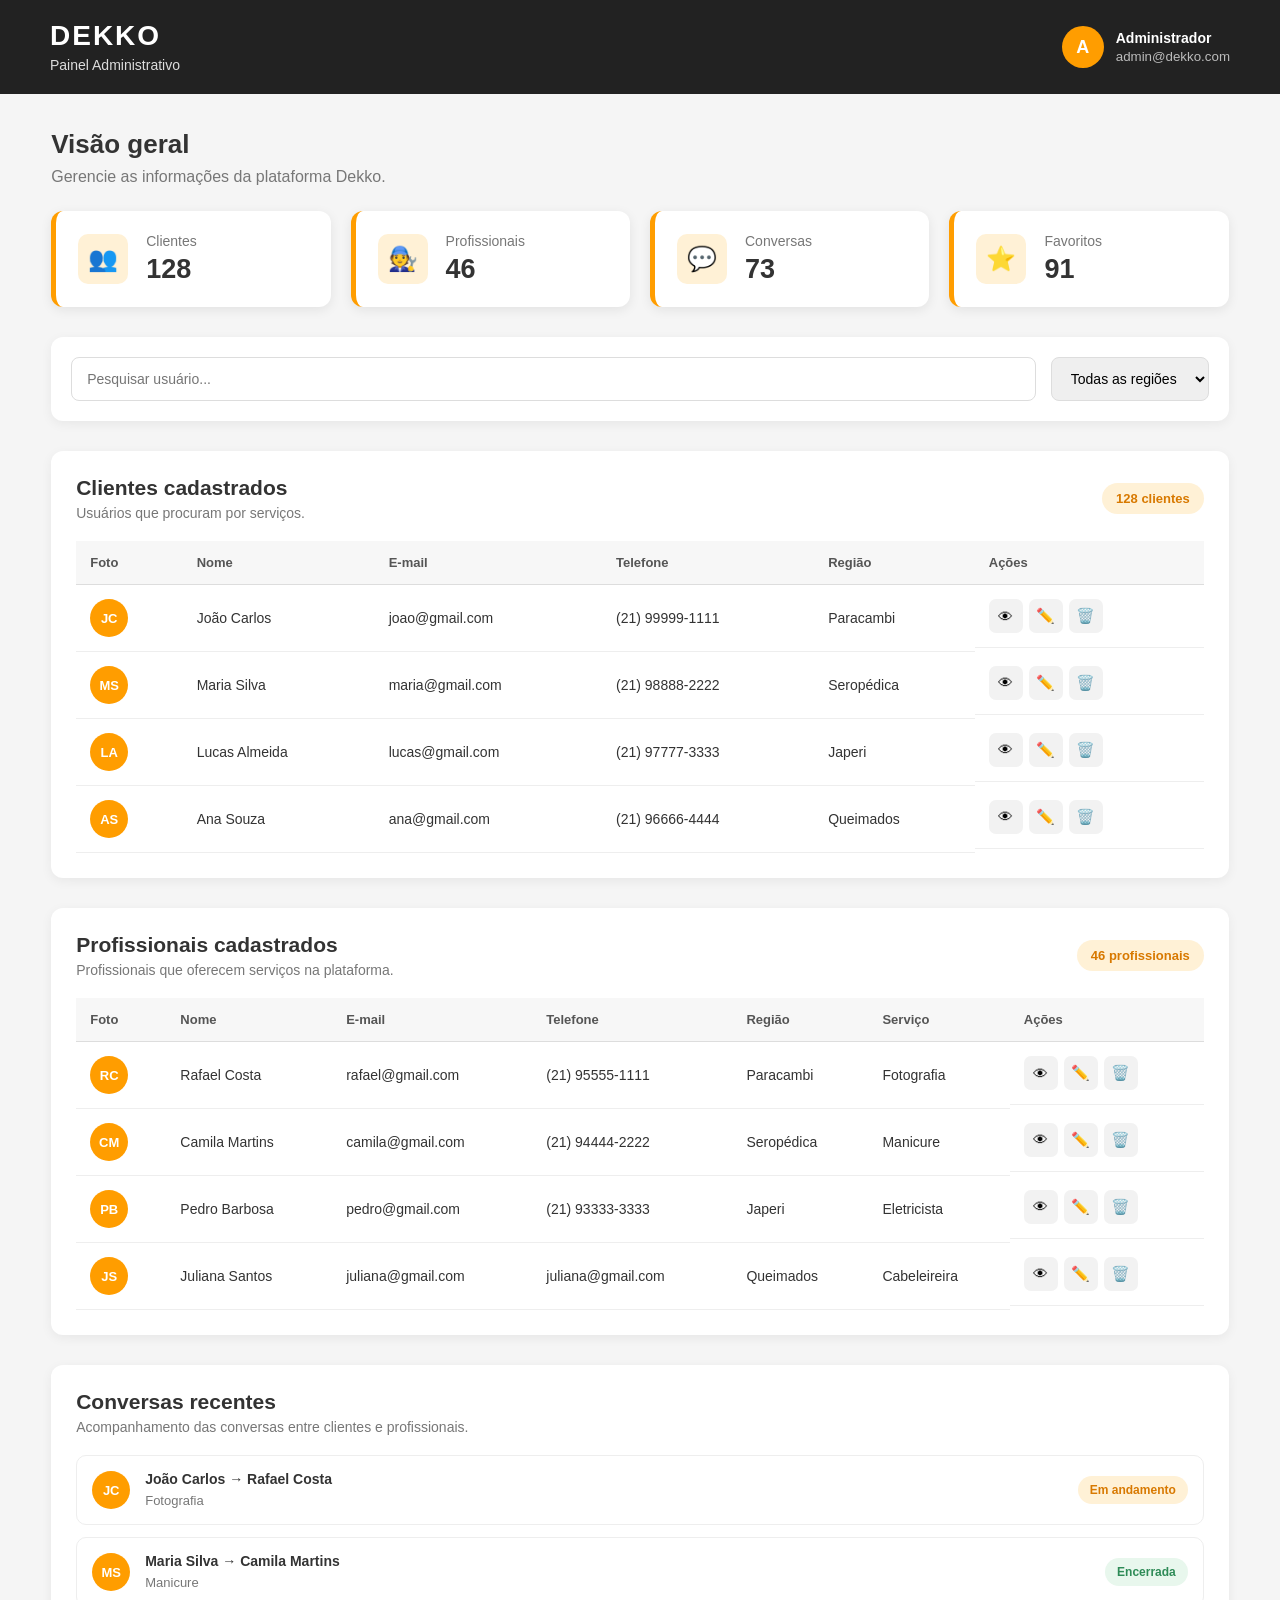
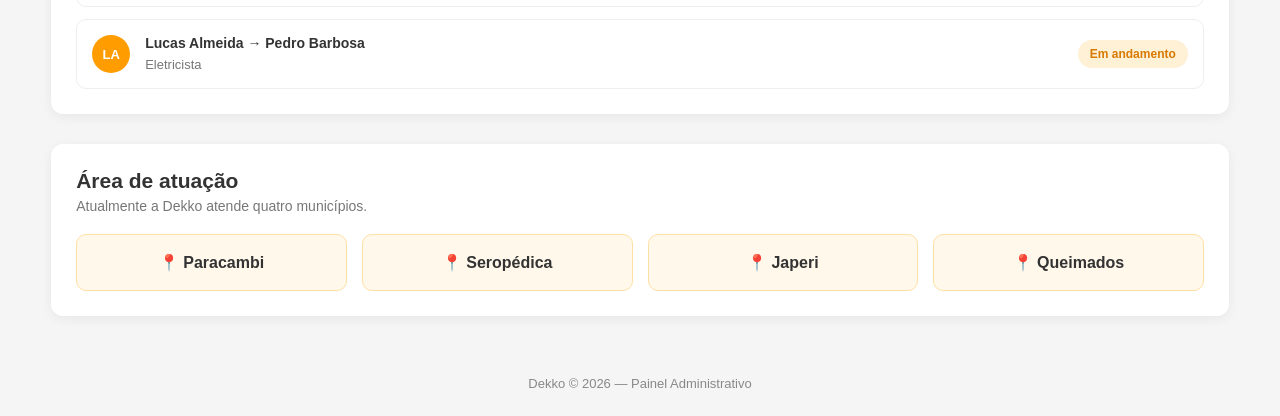
==== public/admin.html @ 68f9e817 "Teste 1" ====
<!DOCTYPE html>

<html lang="pt-BR">

<head>
    <meta charset="UTF-8">
    <meta name="viewport" content="width=device-width, initial-scale=1.0">


<title>Dekko - Painel Administrativo</title>

<link rel="stylesheet" href="../css/admin.css">


</head>

<body>


<header class="topo">

    <div>
        <h1>DEKKO</h1>
        <span>Painel Administrativo</span>
    </div>

    <div class="admin-info">

        <div class="admin-avatar">
            A
        </div>

        <div>
            <strong>Administrador</strong>
            <small>admin@dekko.com</small>
        </div>

    </div>

</header>


<main class="container">

    <!-- BOAS-VINDAS -->

    <section class="boas-vindas">

        <h2>Visão geral</h2>

        <p>
            Gerencie as informações da plataforma Dekko.
        </p>

    </section>


    <!-- CARDS -->

    <section class="cards">

        <div class="card">

            <span class="icone">👥</span>

            <div>
                <p>Clientes</p>
                <h3>128</h3>
            </div>

        </div>


        <div class="card">

            <span class="icone">🧑‍🔧</span>

            <div>
                <p>Profissionais</p>
                <h3>46</h3>
            </div>

        </div>


        <div class="card">

            <span class="icone">💬</span>

            <div>
                <p>Conversas</p>
                <h3>73</h3>
            </div>

        </div>


        <div class="card">

            <span class="icone">⭐</span>

            <div>
                <p>Favoritos</p>
                <h3>91</h3>
            </div>

        </div>

    </section>


    <!-- PESQUISA -->

    <section class="filtros">

        <input
            type="text"
            id="pesquisa"
            placeholder="Pesquisar usuário..."
            onkeyup="pesquisar()"
        >

        <select
            id="regiao"
            onchange="filtrarRegiao()"
        >

            <option value="">
                Todas as regiões
            </option>

            <option value="Paracambi">
                Paracambi
            </option>

            <option value="Seropédica">
                Seropédica
            </option>

            <option value="Japeri">
                Japeri
            </option>

            <option value="Queimados">
                Queimados
            </option>

        </select>

    </section>


    <!-- CLIENTES -->

    <section class="area">

        <div class="titulo-area">

            <div>

                <h2>Clientes cadastrados</h2>

                <p>
                    Usuários que procuram por serviços.
                </p>

            </div>

            <span class="contador">
                128 clientes
            </span>

        </div>


        <div class="tabela-container">

            <table id="tabelaClientes">

                <thead>

                    <tr>

                        <th>Foto</th>
                        <th>Nome</th>
                        <th>E-mail</th>
                        <th>Telefone</th>
                        <th>Região</th>
                        <th>Ações</th>

                    </tr>

                </thead>


                <tbody>

                    <tr>

                        <td>
                            <div class="foto">JC</div>
                        </td>

                        <td>João Carlos</td>

                        <td>
                            joao@gmail.com
                        </td>

                        <td>
                            (21) 99999-1111
                        </td>

                        <td>
                            Paracambi
                        </td>

                        <td class="acoes">

                            <button onclick="visualizar('João Carlos')">
                                👁
                            </button>

                            <button onclick="editar('João Carlos')">
                                ✏️
                            </button>

                            <button onclick="excluir(this)">
                                🗑️
                            </button>

                        </td>

                    </tr>


                    <tr>

                        <td>
                            <div class="foto">MS</div>
                        </td>

                        <td>Maria Silva</td>

                        <td>
                            maria@gmail.com
                        </td>

                        <td>
                            (21) 98888-2222
                        </td>

                        <td>
                            Seropédica
                        </td>

                        <td class="acoes">

                            <button onclick="visualizar('Maria Silva')">
                                👁
                            </button>

                            <button onclick="editar('Maria Silva')">
                                ✏️
                            </button>

                            <button onclick="excluir(this)">
                                🗑️
                            </button>

                        </td>

                    </tr>


                    <tr>

                        <td>
                            <div class="foto">LA</div>
                        </td>

                        <td>Lucas Almeida</td>

                        <td>
                            lucas@gmail.com
                        </td>

                        <td>
                            (21) 97777-3333
                        </td>

                        <td>
                            Japeri
                        </td>

                        <td class="acoes">

                            <button onclick="visualizar('Lucas Almeida')">
                                👁
                            </button>

                            <button onclick="editar('Lucas Almeida')">
                                ✏️
                            </button>

                            <button onclick="excluir(this)">
                                🗑️
                            </button>

                        </td>

                    </tr>


                    <tr>

                        <td>
                            <div class="foto">AS</div>
                        </td>

                        <td>Ana Souza</td>

                        <td>
                            ana@gmail.com
                        </td>

                        <td>
                            (21) 96666-4444
                        </td>

                        <td>
                            Queimados
                        </td>

                        <td class="acoes">

                            <button onclick="visualizar('Ana Souza')">
                                👁
                            </button>

                            <button onclick="editar('Ana Souza')">
                                ✏️
                            </button>

                            <button onclick="excluir(this)">
                                🗑️
                            </button>

                        </td>

                    </tr>

                </tbody>

            </table>

        </div>

    </section>


    <!-- PROFISSIONAIS -->

    <section class="area">

        <div class="titulo-area">

            <div>

                <h2>Profissionais cadastrados</h2>

                <p>
                    Profissionais que oferecem serviços na plataforma.
                </p>

            </div>

            <span class="contador">
                46 profissionais
            </span>

        </div>


        <div class="tabela-container">

            <table id="tabelaProfissionais">

                <thead>

                    <tr>

                        <th>Foto</th>
                        <th>Nome</th>
                        <th>E-mail</th>
                        <th>Telefone</th>
                        <th>Região</th>
                        <th>Serviço</th>
                        <th>Ações</th>

                    </tr>

                </thead>


                <tbody>

                    <tr>

                        <td>
                            <div class="foto">RC</div>
                        </td>

                        <td>Rafael Costa</td>

                        <td>
                            rafael@gmail.com
                        </td>

                        <td>
                            (21) 95555-1111
                        </td>

                        <td>
                            Paracambi
                        </td>

                        <td>
                            Fotografia
                        </td>

                        <td class="acoes">

                            <button onclick="visualizar('Rafael Costa')">
                                👁
                            </button>

                            <button onclick="editar('Rafael Costa')">
                                ✏️
                            </button>

                            <button onclick="excluir(this)">
                                🗑️
                            </button>

                        </td>

                    </tr>


                    <tr>

                        <td>
                            <div class="foto">CM</div>
                        </td>

                        <td>Camila Martins</td>

                        <td>
                            camila@gmail.com
                        </td>

                        <td>
                            (21) 94444-2222
                        </td>

                        <td>
                            Seropédica
                        </td>

                        <td>
                            Manicure
                        </td>

                        <td class="acoes">

                            <button onclick="visualizar('Camila Martins')">
                                👁
                            </button>

                            <button onclick="editar('Camila Martins')">
                                ✏️
                            </button>

                            <button onclick="excluir(this)">
                                🗑️
                            </button>

                        </td>

                    </tr>


                    <tr>

                        <td>
                            <div class="foto">PB</div>
                        </td>

                        <td>Pedro Barbosa</td>

                        <td>
                            pedro@gmail.com
                        </td>

                        <td>
                            (21) 93333-3333
                        </td>

                        <td>
                            Japeri
                        </td>

                        <td>
                            Eletricista
                        </td>

                        <td class="acoes">

                            <button onclick="visualizar('Pedro Barbosa')">
                                👁
                            </button>

                            <button onclick="editar('Pedro Barbosa')">
                                ✏️
                            </button>

                            <button onclick="excluir(this)">
                                🗑️
                            </button>

                        </td>

                    </tr>


                    <tr>

                        <td>
                            <div class="foto">JS</div>
                        </td>

                        <td>Juliana Santos</td>

                        <td>
                            juliana@gmail.com
                        </td>

                        <td>
                            juliana@gmail.com
                        </td>

                        <td>
                            Queimados
                        </td>

                        <td>
                            Cabeleireira
                        </td>

                        <td class="acoes">

                            <button onclick="visualizar('Juliana Santos')">
                                👁
                            </button>

                            <button onclick="editar('Juliana Santos')">
                                ✏️
                            </button>

                            <button onclick="excluir(this)">
                                🗑️
                            </button>

                        </td>

                    </tr>

                </tbody>

            </table>

        </div>

    </section>


    <!-- CONVERSAS -->

    <section class="area">

        <div class="titulo-area">

            <div>

                <h2>Conversas recentes</h2>

                <p>
                    Acompanhamento das conversas entre clientes e profissionais.
                </p>

            </div>

        </div>


        <div class="conversas">

            <div class="conversa">

                <div class="foto">
                    JC
                </div>

                <div class="conversa-info">

                    <strong>
                        João Carlos → Rafael Costa
                    </strong>

                    <span>
                        Fotografia
                    </span>

                </div>

                <span class="status andamento">
                    Em andamento
                </span>

            </div>


            <div class="conversa">

                <div class="foto">
                    MS
                </div>

                <div class="conversa-info">

                    <strong>
                        Maria Silva → Camila Martins
                    </strong>

                    <span>
                        Manicure
                    </span>

                </div>

                <span class="status encerrada">
                    Encerrada
                </span>

            </div>


            <div class="conversa">

                <div class="foto">
                    LA
                </div>

                <div class="conversa-info">

                    <strong>
                        Lucas Almeida → Pedro Barbosa
                    </strong>

                    <span>
                        Eletricista
                    </span>

                </div>

                <span class="status andamento">
                    Em andamento
                </span>

            </div>

        </div>

    </section>


    <!-- ÁREA DE ATUAÇÃO -->

    <section class="area">

        <div class="titulo-area">

            <div>

                <h2>Área de atuação</h2>

                <p>
                    Atualmente a Dekko atende quatro municípios.
                </p>

            </div>

        </div>


        <div class="regioes">

            <div>
                📍 Paracambi
            </div>

            <div>
                📍 Seropédica
            </div>

            <div>
                📍 Japeri
            </div>

            <div>
                📍 Queimados
            </div>

        </div>

    </section>

</main>


<footer>

    <p>
        Dekko © 2026 — Painel Administrativo
    </p>

</footer>
<script src="../js/admin.js?v=1"></script>


</body>

</html>
---- css/admin.css ----
* {
  margin: 0;
  padding: 0;
  box-sizing: border-box;
  }

body {
font-family: Arial, Helvetica, sans-serif;
background: #f5f5f5;
color: #333;
}

/* =========================
TOPO
========================= */

.topo {
width: 100%;
background: #222;
color: white;
padding: 20px 50px;


display: flex;
justify-content: space-between;
align-items: center;


}

.topo h1 {
font-size: 28px;
margin-bottom: 4px;
letter-spacing: 2px;
}

.topo span {
color: #ddd;
font-size: 14px;
}

.admin-info {
display: flex;
align-items: center;
gap: 12px;
}

.admin-info strong {
display: block;
font-size: 14px;
}

.admin-info small {
display: block;
color: #bbb;
margin-top: 3px;
}

.admin-avatar {
width: 42px;
height: 42px;


border-radius: 50%;

background: #ff9d00;
color: white;

display: flex;
align-items: center;
justify-content: center;

font-weight: bold;
font-size: 18px;


}

/* =========================
CONTAINER
========================= */

.container {
width: 92%;
max-width: 1400px;
margin: 35px auto;
}

/* =========================
BOAS-VINDAS
========================= */

.boas-vindas {
margin-bottom: 25px;
}

.boas-vindas h2 {
font-size: 26px;
margin-bottom: 8px;
}

.boas-vindas p {
color: #777;
}

/* =========================
CARDS
========================= */

.cards {
display: grid;
grid-template-columns: repeat(4, 1fr);
gap: 20px;
margin-bottom: 30px;
}

.card {
background: white;
border-radius: 12px;


padding: 22px;

display: flex;
align-items: center;
gap: 18px;

box-shadow: 0 3px 12px rgba(0, 0, 0, 0.08);

border-left: 5px solid #ff9d00;


}

.icone {
width: 50px;
height: 50px;


border-radius: 10px;

background: #fff1d6;

display: flex;
align-items: center;
justify-content: center;

font-size: 24px;


}

.card p {
color: #777;
font-size: 14px;
margin-bottom: 5px;
}

.card h3 {
font-size: 27px;
}

/* =========================
FILTROS
========================= */

.filtros {
background: white;


padding: 20px;

border-radius: 12px;

margin-bottom: 30px;

display: flex;
gap: 15px;

box-shadow: 0 3px 12px rgba(0, 0, 0, 0.06);


}

.filtros input,
.filtros select {
padding: 12px 15px;


border: 1px solid #ddd;
border-radius: 8px;

font-size: 14px;

outline: none;


}

.filtros input {
flex: 1;
}

.filtros input:focus,
.filtros select:focus {
border-color: #ff9d00;
}

/* =========================
ÁREAS
========================= */

.area {
background: white;


border-radius: 12px;

padding: 25px;

margin-bottom: 30px;

box-shadow: 0 3px 12px rgba(0, 0, 0, 0.06);


}

.titulo-area {
display: flex;
justify-content: space-between;
align-items: center;


margin-bottom: 20px;


}

.titulo-area h2 {
font-size: 21px;
margin-bottom: 5px;
}

.titulo-area p {
color: #777;
font-size: 14px;
}

.contador {
background: #fff1d6;
color: #d87900;


padding: 8px 14px;

border-radius: 20px;

font-size: 13px;
font-weight: bold;


}

/* =========================
TABELAS
========================= */

.tabela-container {
width: 100%;
overflow-x: auto;
}

table {
width: 100%;
border-collapse: collapse;
}

thead {
background: #f7f7f7;
}

th {
text-align: left;


padding: 14px;

font-size: 13px;

color: #555;

border-bottom: 1px solid #ddd;


}

td {
padding: 14px;


border-bottom: 1px solid #eee;

font-size: 14px;


}

tbody tr:hover {
background: #fffaf2;
}

/* =========================
FOTOS
========================= */

.foto {
width: 38px;
height: 38px;


border-radius: 50%;

background: #ff9d00;
color: white;

display: flex;
align-items: center;
justify-content: center;

font-weight: bold;

font-size: 13px;


}

/* =========================
AÇÕES
========================= */

.acoes {
display: flex;
gap: 6px;
}

.acoes button {
border: none;


width: 34px;
height: 34px;

border-radius: 7px;

background: #f2f2f2;

cursor: pointer;

font-size: 15px;

transition: 0.2s;


}

.acoes button:hover {
background: #ff9d00;
color: white;
}

/* =========================
CONVERSAS
========================= */

.conversas {
display: flex;
flex-direction: column;
gap: 12px;
}

.conversa {
display: flex;
align-items: center;


gap: 15px;

padding: 15px;

border: 1px solid #eee;

border-radius: 10px;


}

.conversa-info {
flex: 1;
}

.conversa-info strong {
display: block;
font-size: 14px;
margin-bottom: 4px;
}

.conversa-info span {
color: #777;
font-size: 13px;
}

/* =========================
STATUS
========================= */

.status {
padding: 7px 12px;


border-radius: 20px;

font-size: 12px;

font-weight: bold;


}

.status.andamento {
background: #fff1d6;
color: #d87900;
}

.status.encerrada {
background: #e8f7ed;
color: #2e8b57;
}

/* =========================
REGIÕES
========================= */

.regioes {
display: grid;


grid-template-columns: repeat(4, 1fr);

gap: 15px;


}

.regioes div {
padding: 18px;


border-radius: 10px;

background: #fff8eb;

border: 1px solid #ffe0a3;

font-weight: bold;

text-align: center;


}

/* =========================
RODAPÉ
========================= */

footer {
text-align: center;


padding: 25px;

color: #888;

font-size: 13px;


}

/* =========================
RESPONSIVO
========================= */

@media (max-width: 900px) {


.cards {
    grid-template-columns: repeat(2, 1fr);
}

.regioes {
    grid-template-columns: repeat(2, 1fr);
}


}

@media (max-width: 600px) {


.topo {
    padding: 18px 20px;
}

.container {
    width: 94%;
}

.cards {
    grid-template-columns: 1fr;
}

.filtros {
    flex-direction: column;
}

.regioes {
    grid-template-columns: 1fr;
}

.admin-info {
    display: none;
}
}
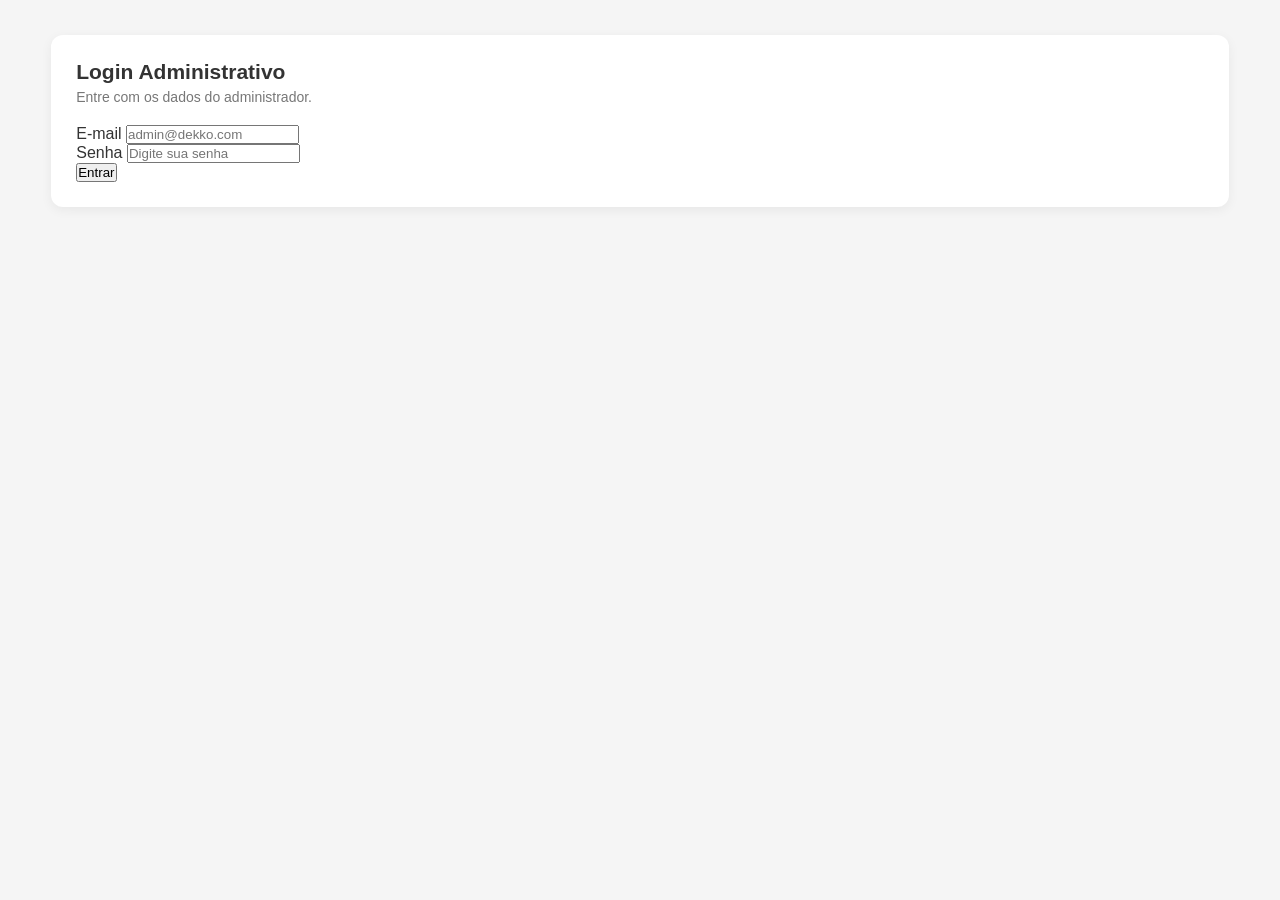
==== commit 4c63f0d0: "Att painel adm" ====
--- a/public/admin.html
+++ b/public/admin.html
@@ -17,106 +17,59 @@
 <body>
 
 
-<header class="topo">
+<header>
 
     <div>
         <h1>DEKKO</h1>
-        <span>Painel Administrativo</span>
+        <p>Painel Administrativo</p>
     </div>
 
-    <div class="admin-info">
+    <div>
+        <strong>Administrador</strong>
+        <span>admin@dekko.com</span>
 
-        <div class="admin-avatar">
-            A
-        </div>
-
-        <div>
-            <strong>Administrador</strong>
-            <small>admin@dekko.com</small>
-        </div>
-
+        <button
+            type="button"
+            onclick="sairAdmin()"
+        >
+            Sair
+        </button>
     </div>
 
 </header>
 
+<main>
 
-<main class="container">
-
-    <!-- BOAS-VINDAS -->
-
-    <section class="boas-vindas">
-
-        <h2>Visão geral</h2>
-
-        <p>
-            Gerencie as informações da plataforma Dekko.
-        </p>
-
-    </section>
-
-
-    <!-- CARDS -->
-
-    <section class="cards">
+    <section class="dashboard">
 
         <div class="card">
-
-            <span class="icone">👥</span>
-
-            <div>
-                <p>Clientes</p>
-                <h3>128</h3>
-            </div>
-
+            <h3>Clientes</h3>
+            <strong id="totalClientes">0</strong>
         </div>
 
+        <div class="card">
+            <h3>Profissionais</h3>
+            <strong id="totalProfissionais">0</strong>
+        </div>
 
         <div class="card">
-
-            <span class="icone">🧑‍🔧</span>
-
-            <div>
-                <p>Profissionais</p>
-                <h3>46</h3>
-            </div>
-
+            <h3>Conversas</h3>
+            <strong id="totalConversas">0</strong>
         </div>
 
-
         <div class="card">
-
-            <span class="icone">💬</span>
-
-            <div>
-                <p>Conversas</p>
-                <h3>73</h3>
-            </div>
-
-        </div>
-
-
-        <div class="card">
-
-            <span class="icone">⭐</span>
-
-            <div>
-                <p>Favoritos</p>
-                <h3>91</h3>
-            </div>
-
+            <h3>Favoritos</h3>
+            <strong id="totalFavoritos">0</strong>
         </div>
 
     </section>
-
-
-    <!-- PESQUISA -->
 
     <section class="filtros">
 
         <input
             type="text"
             id="pesquisa"
-            placeholder="Pesquisar usuário..."
+            placeholder="Pesquisar..."
             onkeyup="pesquisar()"
         >
 
@@ -124,233 +77,48 @@
             id="regiao"
             onchange="filtrarRegiao()"
         >
-
-            <option value="">
-                Todas as regiões
-            </option>
-
-            <option value="Paracambi">
-                Paracambi
-            </option>
-
-            <option value="Seropédica">
-                Seropédica
-            </option>
-
-            <option value="Japeri">
-                Japeri
-            </option>
-
-            <option value="Queimados">
-                Queimados
-            </option>
-
+            <option value="">Todas as regiões</option>
+            <option value="Paracambi">Paracambi</option>
+            <option value="Seropédica">Seropédica</option>
+            <option value="Japeri">Japeri</option>
+            <option value="Queimados">Queimados</option>
         </select>
 
     </section>
-
-
-    <!-- CLIENTES -->
 
     <section class="area">
 
         <div class="titulo-area">
 
             <div>
+                <h2>Clientes</h2>
 
-                <h2>Clientes cadastrados</h2>
-
-                <p>
-                    Usuários que procuram por serviços.
-                </p>
-
+                <span
+                    class="contador"
+                    id="contadorClientes"
+                >
+                    0 clientes
+                </span>
             </div>
 
-            <span class="contador">
-                128 clientes
-            </span>
-
         </div>
-
 
         <div class="tabela-container">
 
             <table id="tabelaClientes">
 
                 <thead>
-
                     <tr>
-
                         <th>Foto</th>
                         <th>Nome</th>
                         <th>E-mail</th>
                         <th>Telefone</th>
                         <th>Região</th>
                         <th>Ações</th>
-
                     </tr>
-
                 </thead>
 
-
-                <tbody>
-
-                    <tr>
-
-                        <td>
-                            <div class="foto">JC</div>
-                        </td>
-
-                        <td>João Carlos</td>
-
-                        <td>
-                            joao@gmail.com
-                        </td>
-
-                        <td>
-                            (21) 99999-1111
-                        </td>
-
-                        <td>
-                            Paracambi
-                        </td>
-
-                        <td class="acoes">
-
-                            <button onclick="visualizar('João Carlos')">
-                                👁
-                            </button>
-
-                            <button onclick="editar('João Carlos')">
-                                ✏️
-                            </button>
-
-                            <button onclick="excluir(this)">
-                                🗑️
-                            </button>
-
-                        </td>
-
-                    </tr>
-
-
-                    <tr>
-
-                        <td>
-                            <div class="foto">MS</div>
-                        </td>
-
-                        <td>Maria Silva</td>
-
-                        <td>
-                            maria@gmail.com
-                        </td>
-
-                        <td>
-                            (21) 98888-2222
-                        </td>
-
-                        <td>
-                            Seropédica
-                        </td>
-
-                        <td class="acoes">
-
-                            <button onclick="visualizar('Maria Silva')">
-                                👁
-                            </button>
-
-                            <button onclick="editar('Maria Silva')">
-                                ✏️
-                            </button>
-
-                            <button onclick="excluir(this)">
-                                🗑️
-                            </button>
-
-                        </td>
-
-                    </tr>
-
-
-                    <tr>
-
-                        <td>
-                            <div class="foto">LA</div>
-                        </td>
-
-                        <td>Lucas Almeida</td>
-
-                        <td>
-                            lucas@gmail.com
-                        </td>
-
-                        <td>
-                            (21) 97777-3333
-                        </td>
-
-                        <td>
-                            Japeri
-                        </td>
-
-                        <td class="acoes">
-
-                            <button onclick="visualizar('Lucas Almeida')">
-                                👁
-                            </button>
-
-                            <button onclick="editar('Lucas Almeida')">
-                                ✏️
-                            </button>
-
-                            <button onclick="excluir(this)">
-                                🗑️
-                            </button>
-
-                        </td>
-
-                    </tr>
-
-
-                    <tr>
-
-                        <td>
-                            <div class="foto">AS</div>
-                        </td>
-
-                        <td>Ana Souza</td>
-
-                        <td>
-                            ana@gmail.com
-                        </td>
-
-                        <td>
-                            (21) 96666-4444
-                        </td>
-
-                        <td>
-                            Queimados
-                        </td>
-
-                        <td class="acoes">
-
-                            <button onclick="visualizar('Ana Souza')">
-                                👁
-                            </button>
-
-                            <button onclick="editar('Ana Souza')">
-                                ✏️
-                            </button>
-
-                            <button onclick="excluir(this)">
-                                🗑️
-                            </button>
-
-                        </td>
-
-                    </tr>
-
-                </tbody>
+                <tbody id="corpoClientes"></tbody>
 
             </table>
 
@@ -358,38 +126,29 @@
 
     </section>
 
-
-    <!-- PROFISSIONAIS -->
-
     <section class="area">
 
         <div class="titulo-area">
 
             <div>
+                <h2>Profissionais</h2>
 
-                <h2>Profissionais cadastrados</h2>
-
-                <p>
-                    Profissionais que oferecem serviços na plataforma.
-                </p>
-
+                <span
+                    class="contador"
+                    id="contadorProfissionais"
+                >
+                    0 profissionais
+                </span>
             </div>
 
-            <span class="contador">
-                46 profissionais
-            </span>
-
         </div>
-
 
         <div class="tabela-container">
 
             <table id="tabelaProfissionais">
 
                 <thead>
-
                     <tr>
-
                         <th>Foto</th>
                         <th>Nome</th>
                         <th>E-mail</th>
@@ -397,186 +156,10 @@
                         <th>Região</th>
                         <th>Serviço</th>
                         <th>Ações</th>
-
                     </tr>
-
                 </thead>
 
-
-                <tbody>
-
-                    <tr>
-
-                        <td>
-                            <div class="foto">RC</div>
-                        </td>
-
-                        <td>Rafael Costa</td>
-
-                        <td>
-                            rafael@gmail.com
-                        </td>
-
-                        <td>
-                            (21) 95555-1111
-                        </td>
-
-                        <td>
-                            Paracambi
-                        </td>
-
-                        <td>
-                            Fotografia
-                        </td>
-
-                        <td class="acoes">
-
-                            <button onclick="visualizar('Rafael Costa')">
-                                👁
-                            </button>
-
-                            <button onclick="editar('Rafael Costa')">
-                                ✏️
-                            </button>
-
-                            <button onclick="excluir(this)">
-                                🗑️
-                            </button>
-
-                        </td>
-
-                    </tr>
-
-
-                    <tr>
-
-                        <td>
-                            <div class="foto">CM</div>
-                        </td>
-
-                        <td>Camila Martins</td>
-
-                        <td>
-                            camila@gmail.com
-                        </td>
-
-                        <td>
-                            (21) 94444-2222
-                        </td>
-
-                        <td>
-                            Seropédica
-                        </td>
-
-                        <td>
-                            Manicure
-                        </td>
-
-                        <td class="acoes">
-
-                            <button onclick="visualizar('Camila Martins')">
-                                👁
-                            </button>
-
-                            <button onclick="editar('Camila Martins')">
-                                ✏️
-                            </button>
-
-                            <button onclick="excluir(this)">
-                                🗑️
-                            </button>
-
-                        </td>
-
-                    </tr>
-
-
-                    <tr>
-
-                        <td>
-                            <div class="foto">PB</div>
-                        </td>
-
-                        <td>Pedro Barbosa</td>
-
-                        <td>
-                            pedro@gmail.com
-                        </td>
-
-                        <td>
-                            (21) 93333-3333
-                        </td>
-
-                        <td>
-                            Japeri
-                        </td>
-
-                        <td>
-                            Eletricista
-                        </td>
-
-                        <td class="acoes">
-
-                            <button onclick="visualizar('Pedro Barbosa')">
-                                👁
-                            </button>
-
-                            <button onclick="editar('Pedro Barbosa')">
-                                ✏️
-                            </button>
-
-                            <button onclick="excluir(this)">
-                                🗑️
-                            </button>
-
-                        </td>
-
-                    </tr>
-
-
-                    <tr>
-
-                        <td>
-                            <div class="foto">JS</div>
-                        </td>
-
-                        <td>Juliana Santos</td>
-
-                        <td>
-                            juliana@gmail.com
-                        </td>
-
-                        <td>
-                            juliana@gmail.com
-                        </td>
-
-                        <td>
-                            Queimados
-                        </td>
-
-                        <td>
-                            Cabeleireira
-                        </td>
-
-                        <td class="acoes">
-
-                            <button onclick="visualizar('Juliana Santos')">
-                                👁
-                            </button>
-
-                            <button onclick="editar('Juliana Santos')">
-                                ✏️
-                            </button>
-
-                            <button onclick="excluir(this)">
-                                🗑️
-                            </button>
-
-                        </td>
-
-                    </tr>
-
-                </tbody>
+                <tbody id="corpoProfissionais"></tbody>
 
             </table>
 
@@ -584,159 +167,13 @@
 
     </section>
 
-
-    <!-- CONVERSAS -->
-
-    <section class="area">
-
-        <div class="titulo-area">
-
-            <div>
-
-                <h2>Conversas recentes</h2>
-
-                <p>
-                    Acompanhamento das conversas entre clientes e profissionais.
-                </p>
-
-            </div>
-
-        </div>
-
-
-        <div class="conversas">
-
-            <div class="conversa">
-
-                <div class="foto">
-                    JC
-                </div>
-
-                <div class="conversa-info">
-
-                    <strong>
-                        João Carlos → Rafael Costa
-                    </strong>
-
-                    <span>
-                        Fotografia
-                    </span>
-
-                </div>
-
-                <span class="status andamento">
-                    Em andamento
-                </span>
-
-            </div>
-
-
-            <div class="conversa">
-
-                <div class="foto">
-                    MS
-                </div>
-
-                <div class="conversa-info">
-
-                    <strong>
-                        Maria Silva → Camila Martins
-                    </strong>
-
-                    <span>
-                        Manicure
-                    </span>
-
-                </div>
-
-                <span class="status encerrada">
-                    Encerrada
-                </span>
-
-            </div>
-
-
-            <div class="conversa">
-
-                <div class="foto">
-                    LA
-                </div>
-
-                <div class="conversa-info">
-
-                    <strong>
-                        Lucas Almeida → Pedro Barbosa
-                    </strong>
-
-                    <span>
-                        Eletricista
-                    </span>
-
-                </div>
-
-                <span class="status andamento">
-                    Em andamento
-                </span>
-
-            </div>
-
-        </div>
-
-    </section>
-
-
-    <!-- ÁREA DE ATUAÇÃO -->
-
-    <section class="area">
-
-        <div class="titulo-area">
-
-            <div>
-
-                <h2>Área de atuação</h2>
-
-                <p>
-                    Atualmente a Dekko atende quatro municípios.
-                </p>
-
-            </div>
-
-        </div>
-
-
-        <div class="regioes">
-
-            <div>
-                📍 Paracambi
-            </div>
-
-            <div>
-                📍 Seropédica
-            </div>
-
-            <div>
-                📍 Japeri
-            </div>
-
-            <div>
-                📍 Queimados
-            </div>
-
-        </div>
-
-    </section>
-
 </main>
 
+<footer>
+    <p>© 2026 Dekko - Painel Administrativo</p>
+</footer>
 
-<footer>
-
-    <p>
-        Dekko © 2026 — Painel Administrativo
-    </p>
-
-</footer>
-<script src="../js/admin.js?v=1"></script>
+<script src="../js/admin.js?v=3"></script>
 
 
 </body>
